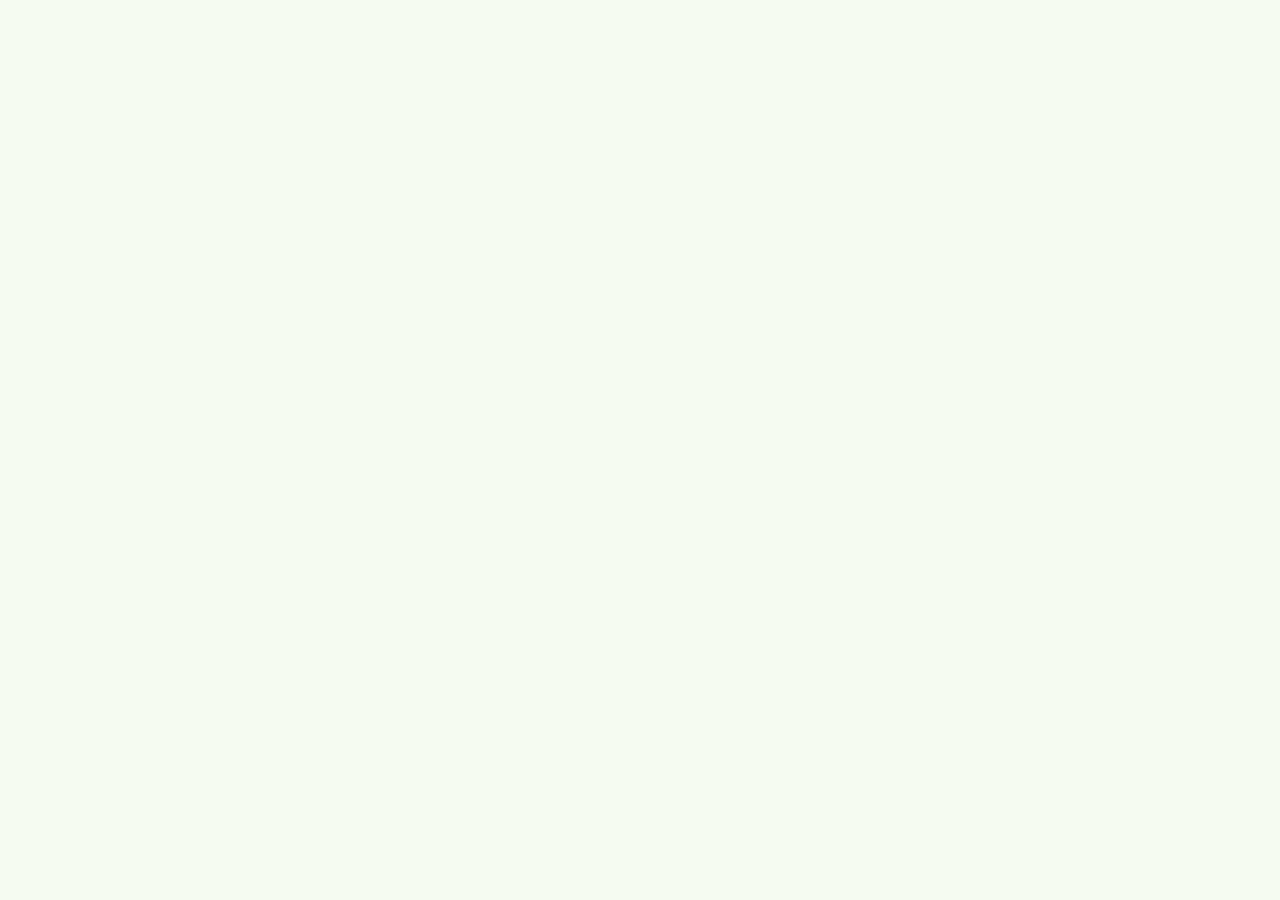
==== index.html @ 5194d350 "Serve as user site on rollplayground.com Repo renamed to kocaruce.github.io; add CNAME and switch ki" ====
<!DOCTYPE html>
<html lang="ko">
<head>
<meta charset="UTF-8">
<meta name="viewport" content="width=device-width, initial-scale=1.0">
<title>꿈 놀이터 — 선생님과 아이들의 놀이 상자</title>
<link rel="stylesheet" href="https://cdn.jsdelivr.net/gh/orioncactus/pretendard@v1.3.9/dist/web/static/pretendard.min.css">
<link rel="stylesheet" href="css/style.css">
</head>
<body class="locked">
  <header id="hub-header">
    <div class="header-inner">
      <div class="brand"><span class="brand-mark">🌈</span> 꿈 놀이터</div>
      <button class="account" id="account-btn"><span class="dot"></span>이민철 선생님</button>
    </div>
  </header>

  <main id="hub">
    <section class="hero">
      <span class="hero-badge">선생님을 위한 놀이 꾸러미 · 무료</span>
      <h1>선생님과 아이들의<br>놀이 상자</h1>
      <p>손으로 만든 따뜻한 놀이를 한곳에서. 로그인하면 언제든 꺼내 쓰고,<br>마음에 들면 커피 한 잔으로 응원해주세요.</p>
    </section>

    <section class="tools">
      <div class="section-head">
        <h2>놀이 도구</h2>
        <span class="count">1개 운영 중 · 계속 추가돼요</span>
      </div>

      <div class="tool-grid">
        <article class="tool-card">
          <div class="tool-banner banner-cafe">
            <img src="assets/aurora-sign.png" alt="오로라 주스 가게" class="banner-sign">
          </div>
          <div class="tool-body">
            <div class="tool-tag">역할 놀이</div>
            <h3>카페 키오스크</h3>
            <p>아이들이 직접 주문하는 카페 놀이. 주문·결제부터 직원 화면까지.</p>
            <div class="tool-actions">
              <a class="btn btn-primary" href="/cafe-kiosk/">놀이 시작</a>
              <a class="btn btn-ghost" href="/cafe-kiosk/pos.html">주문 현황</a>
            </div>
          </div>
        </article>

        <article class="tool-card soon">
          <div class="tool-banner banner-soon banner-a"><span>✨</span></div>
          <div class="tool-body">
            <div class="tool-tag tag-soon">준비 중</div>
            <h3>새로운 놀이</h3>
            <p>곧 만나요. 다음 놀이를 열심히 만들고 있어요.</p>
          </div>
        </article>

        <article class="tool-card soon">
          <div class="tool-banner banner-soon banner-b"><span>🎨</span></div>
          <div class="tool-body">
            <div class="tool-tag tag-soon">준비 중</div>
            <h3>새로운 놀이</h3>
            <p>곧 만나요. 다음 놀이를 열심히 만들고 있어요.</p>
          </div>
        </article>
      </div>
    </section>

    <section class="support">
      <div class="support-card">
        <div class="support-left">
          <div class="support-head"><span class="cup">☕</span><h2>커피 한 잔으로 응원하기</h2></div>
          <p>꿈 놀이터는 무료예요. 즐거우셨다면 소정의 커피값으로 응원해주시면 다음 놀이를 만드는 데 큰 힘이 됩니다. 물론 선택이에요!</p>
          <a class="btn btn-kakao" href="https://qr.kakaopay.com/Ej7izRY1P" target="_blank" rel="noopener" id="kakao-btn">카카오페이로 후원하기</a>
          <button class="btn btn-record" id="record-btn">후원을 마치셨나요? 기록 남기기 💚</button>
          <div class="accounts">
            <button class="acct" data-acct="3333039202961"><span class="bank">카카오뱅크</span> 3333-03-9202961 <i>복사</i></button>
            <button class="acct" data-acct="100008642705"><span class="bank">토스뱅크</span> 1000-0864-2705 <i>복사</i></button>
            <div class="acct-name">예금주 · 이민철</div>
          </div>
        </div>
        <div class="support-qr">
          <img src="assets/kakaopay-qr.png" alt="카카오페이 후원 QR" width="150" height="150">
          <span>카메라로 스캔해서 후원</span>
        </div>
      </div>
    </section>
  </main>

  <footer id="hub-footer">
    <span>🌈 꿈 놀이터</span>
    <span class="sep">·</span>
    <span>선생님과 아이들의 놀이 상자</span>
  </footer>

  <div id="toast" hidden>계좌번호를 복사했어요</div>
  <script src="js/firebase-config.js"></script>
  <script type="module" src="js/auth.js"></script>
  <script src="js/auth-gate.js"></script>
  <script src="js/mypage.js"></script>
  <script src="js/hub.js"></script>
</body>
</html>
---- css/style.css ----
/* 꿈 놀이터 — 전문적인 뼈대 + 아이들의 순수함
   Pretendard 폰트, 정돈된 그리드, 부드러운 그림자의 흰 카드 */
:root {
  --bg: #F6FAF1;
  --surface: #FFFFFF;
  --green: #43A047;
  --green-deep: #2E7D33;
  --green-soft: #EAF5E4;
  --coral: #F08A5D;
  --coral-deep: #DB6B3C;
  --ink: #2C332A;
  --muted: #6E7A69;
  --line: #E8EFE1;
  --shadow: 0 8px 28px rgba(60, 100, 55, .08);
  --shadow-hover: 0 14px 36px rgba(60, 100, 55, .14);
  --radius: 20px;
}
* { margin: 0; padding: 0; box-sizing: border-box; }
body {
  background: var(--bg);
  color: var(--ink);
  font-family: "Pretendard", "Apple SD Gothic Neo", "Malgun Gothic", sans-serif;
  min-height: 100vh;
  -webkit-font-smoothing: antialiased;
  word-break: keep-all;
  line-height: 1.5;
}
.btn {
  display: inline-flex;
  align-items: center;
  justify-content: center;
  font-family: inherit;
  font-size: 16px;
  font-weight: 700;
  text-decoration: none;
  border: none;
  border-radius: 14px;
  padding: 12px 22px;
  cursor: pointer;
  transition: transform .12s, box-shadow .15s, background .15s;
}
.btn:active { transform: scale(.96); }

/* ── 헤더 ── */
#hub-header {
  background: rgba(255, 255, 255, .82);
  backdrop-filter: blur(8px);
  border-bottom: 1px solid var(--line);
  position: sticky;
  top: 0;
  z-index: 10;
}
.header-inner {
  max-width: 1080px;
  margin: 0 auto;
  padding: 16px 28px;
  display: flex;
  align-items: center;
  justify-content: space-between;
}
.brand { font-size: 24px; font-weight: 800; color: var(--green-deep); letter-spacing: -.5px; }
.brand-mark { margin-right: 2px; }
.account {
  display: inline-flex;
  align-items: center;
  gap: 8px;
  font-family: inherit;
  font-size: 15px;
  font-weight: 700;
  color: var(--green-deep);
  background: var(--green-soft);
  border: none;
  border-radius: 22px;
  padding: 9px 18px;
  cursor: pointer;
}
.account .dot { width: 8px; height: 8px; border-radius: 50%; background: var(--green); }

/* ── 본문 ── */
#hub { max-width: 1080px; margin: 0 auto; padding: 0 28px 70px; }

.hero { text-align: center; padding: 62px 10px 54px; }
.hero-badge {
  display: inline-block;
  font-size: 14px;
  font-weight: 700;
  color: var(--green-deep);
  background: var(--green-soft);
  padding: 7px 16px;
  border-radius: 20px;
  margin-bottom: 22px;
}
.hero h1 {
  font-size: 52px;
  font-weight: 800;
  letter-spacing: -1.5px;
  line-height: 1.2;
  color: var(--ink);
}
.hero p {
  margin: 20px auto 0;
  max-width: 640px;
  font-size: 18px;
  line-height: 1.7;
  color: var(--muted);
}

/* ── 섹션 헤더 ── */
.section-head {
  display: flex;
  align-items: baseline;
  gap: 12px;
  margin: 8px 4px 20px;
}
.section-head h2 { font-size: 24px; font-weight: 800; letter-spacing: -.5px; }
.section-head .count { font-size: 14px; color: var(--muted); font-weight: 600; }

/* ── 도구 카드 (이미지 상단형) ── */
.tool-grid {
  display: grid;
  grid-template-columns: repeat(auto-fill, minmax(300px, 1fr));
  gap: 22px;
}
.tool-card {
  background: var(--surface);
  border: 1px solid var(--line);
  border-radius: var(--radius);
  overflow: hidden;
  box-shadow: var(--shadow);
  transition: transform .16s, box-shadow .16s;
  display: flex;
  flex-direction: column;
}
.tool-card:not(.soon):hover { transform: translateY(-5px); box-shadow: var(--shadow-hover); }

.tool-banner {
  height: 150px;
  display: flex;
  align-items: center;
  justify-content: center;
  overflow: hidden;
}
.banner-cafe { background: var(--green-soft); }
.banner-sign { width: 82%; max-height: 70%; object-fit: contain; }
.banner-soon { font-size: 52px; }
.banner-soon span { opacity: .8; }
.banner-a { background: #FBF3DC; }
.banner-b { background: #F3EEFA; }

.tool-body { padding: 20px 22px 24px; flex: 1; display: flex; flex-direction: column; }
.tool-tag {
  align-self: flex-start;
  font-size: 12px;
  font-weight: 700;
  color: var(--green-deep);
  background: var(--green-soft);
  padding: 4px 11px;
  border-radius: 12px;
  margin-bottom: 12px;
}
.tag-soon { color: var(--muted); background: #EFEFEA; }
.tool-body h3 { font-size: 22px; font-weight: 800; letter-spacing: -.5px; }
.tool-body p { margin-top: 7px; font-size: 15px; line-height: 1.6; color: var(--muted); flex: 1; }
.tool-actions { display: flex; gap: 9px; margin-top: 18px; }
.btn-primary { background: var(--green); color: #fff; }
.btn-primary:hover { background: var(--green-deep); }
.btn-ghost { background: var(--green-soft); color: var(--green-deep); }
.tool-card.soon { opacity: .72; }

/* ── 후원 ── */
.support { margin-top: 40px; }
.support-card {
  background: var(--surface);
  border: 1px solid var(--line);
  border-radius: var(--radius);
  box-shadow: var(--shadow);
  padding: 30px 32px;
  display: flex;
  gap: 34px;
  align-items: center;
  flex-wrap: wrap;
}
.support-left { flex: 1; min-width: 280px; }
.support-head { display: flex; align-items: center; gap: 10px; }
.support-head .cup {
  width: 40px; height: 40px; border-radius: 12px;
  background: #FDEEE4; display: inline-flex; align-items: center; justify-content: center; font-size: 22px;
}
.support-head h2 { font-size: 22px; font-weight: 800; letter-spacing: -.5px; color: var(--coral-deep); }
.support-left > p { margin: 14px 0 18px; font-size: 15px; line-height: 1.7; color: var(--muted); }

.btn-kakao { background: #FEE500; color: #3A2E1E; font-size: 16px; padding: 13px 26px; }
.btn-kakao:hover { background: #FADA00; }
.btn-record {
  display: block;
  width: 100%;
  margin-top: 10px;
  background: var(--green-soft);
  color: var(--green-deep);
  font-size: 15px;
  padding: 11px;
  font-family: inherit;
  border: none;
  border-radius: 14px;
  font-weight: 700;
  cursor: pointer;
}
.btn-record:hover { background: #dcefd0; }
.btn-record:disabled { opacity: .7; cursor: default; }

.accounts { margin-top: 16px; display: flex; flex-direction: column; gap: 8px; max-width: 340px; }
.acct {
  font-family: inherit;
  font-size: 15px;
  font-weight: 700;
  color: var(--ink);
  background: #FBFBF8;
  border: 1px solid var(--line);
  border-radius: 12px;
  padding: 11px 15px;
  cursor: pointer;
  display: flex;
  align-items: center;
  gap: 9px;
}
.acct:hover { border-color: #d8e3cc; }
.acct .bank { color: var(--muted); font-weight: 700; }
.acct i { margin-left: auto; font-style: normal; font-size: 13px; color: var(--coral-deep); font-weight: 700; }
.acct-name { text-align: right; font-size: 13px; color: #a7b0a0; padding-right: 2px; }

.support-qr {
  flex: none;
  display: flex;
  flex-direction: column;
  align-items: center;
  gap: 10px;
  padding: 16px;
  background: #FBFBF8;
  border: 1px solid var(--line);
  border-radius: 16px;
}
.support-qr img { display: block; border-radius: 8px; }
.support-qr span { font-size: 13px; color: var(--muted); font-weight: 600; }

/* ── 푸터 ── */
#hub-footer {
  text-align: center;
  padding: 30px;
  font-size: 14px;
  color: #a7b0a0;
  font-weight: 600;
}
#hub-footer .sep { margin: 0 8px; }

#toast {
  position: fixed;
  left: 50%;
  bottom: 40px;
  transform: translateX(-50%);
  background: var(--green-deep);
  color: #fff;
  font-size: 15px;
  font-weight: 700;
  padding: 13px 26px;
  border-radius: 26px;
  box-shadow: 0 10px 26px rgba(46, 125, 51, .32);
  z-index: 20;
}

/* ── 로그인/가입 잠금 ── */
body.locked #hub-header,
body.locked #hub,
body.locked #hub-footer { display: none; }

#gate-overlay {
  position: fixed;
  inset: 0;
  z-index: 100;
  display: flex;
  align-items: center;
  justify-content: center;
  background: var(--bg);
  padding: 20px;
  overflow: auto;
}
.gate-box {
  width: min(92vw, 400px);
  background: var(--surface);
  border: 1px solid var(--line);
  border-radius: var(--radius);
  box-shadow: var(--shadow);
  padding: 36px 32px;
  text-align: center;
}
.gate-brand { font-size: 22px; font-weight: 800; color: var(--green-deep); margin-bottom: 6px; }
.gate-box h2 { font-size: 23px; font-weight: 800; letter-spacing: -.5px; }
.gate-sub { font-size: 15px; color: var(--muted); margin: 6px 0 20px; }

.gate-box form { display: flex; flex-direction: column; gap: 10px; }
.gate-box input,
.gate-box select {
  font-family: inherit;
  font-size: 16px;
  padding: 13px 16px;
  border: 1px solid var(--line);
  border-radius: 12px;
  outline: none;
  background: #fff;
  color: var(--ink);
  width: 100%;
}
.gate-box input:focus,
.gate-box select:focus { border-color: var(--green); }

.social-btn {
  display: flex;
  align-items: center;
  justify-content: center;
  gap: 10px;
  width: 100%;
  font-family: inherit;
  font-size: 16px;
  font-weight: 700;
  padding: 13px;
  border-radius: 12px;
  border: 1px solid var(--line);
  background: #fff;
  color: var(--ink);
  cursor: pointer;
}
.social-btn:hover { border-color: #d8e3cc; background: #FBFCF9; }
.social-btn .g {
  width: 22px; height: 22px; border-radius: 50%;
  background: #fff; color: #4285F4; border: 1px solid #e6e6e6;
  font-weight: 800; display: inline-flex; align-items: center; justify-content: center; font-size: 14px;
}

.gate-divider { display: flex; align-items: center; gap: 12px; margin: 16px 0; color: var(--muted); font-size: 13px; }
.gate-divider::before, .gate-divider::after { content: ""; flex: 1; height: 1px; background: var(--line); }

.gate-row { display: flex; gap: 8px; }
.gate-primary, .gate-secondary {
  flex: 1;
  font-family: inherit;
  font-size: 16px;
  font-weight: 700;
  padding: 13px;
  border-radius: 12px;
  border: none;
  cursor: pointer;
}
.gate-primary { background: var(--green); color: #fff; }
.gate-primary:hover { background: var(--green-deep); }
.gate-secondary { background: var(--green-soft); color: var(--green-deep); }
.gate-box button:disabled { opacity: .6; cursor: default; }
.gate-err { min-height: 18px; margin-top: 12px; font-size: 14px; color: #d24b3a; font-weight: 600; }

/* 로그인 확인 중 스플래시 */
.gate-splash { text-align: center; animation: gatePulse 1.6s ease-in-out infinite; }
.gate-splash .em { font-size: 64px; display: block; margin-bottom: 12px; }
.gate-splash .tx { font-size: 22px; font-weight: 800; color: var(--green-deep); }
@keyframes gatePulse { 0%,100% { opacity: .55; } 50% { opacity: 1; } }

/* ── 마이페이지 ── */
#mypage-overlay {
  position: fixed;
  inset: 0;
  z-index: 120;
  display: flex;
  align-items: center;
  justify-content: center;
  background: rgba(44, 51, 42, .45);
  padding: 20px;
  overflow: auto;
}
.mypage-card {
  width: min(92vw, 400px);
  background: var(--surface);
  border-radius: var(--radius);
  box-shadow: 0 20px 50px rgba(30, 50, 25, .25);
  padding: 26px 28px 28px;
}
.mypage-head { display: flex; align-items: center; justify-content: space-between; }
.mypage-head h2 { font-size: 22px; font-weight: 800; letter-spacing: -.5px; }
.mypage-x {
  font-family: inherit; font-size: 18px; color: var(--muted);
  background: none; border: none; cursor: pointer; padding: 4px 8px; border-radius: 8px;
}
.mypage-x:hover { background: #f1f4ee; }
.mypage-email { font-size: 14px; color: var(--muted); margin: 2px 0 18px; }

#mp-form { display: flex; flex-direction: column; }
#mp-form label { font-size: 13px; font-weight: 700; color: var(--muted); margin: 12px 0 6px; }
#mp-form input, #mp-form select {
  font-family: inherit; font-size: 16px; padding: 12px 14px;
  border: 1px solid var(--line); border-radius: 12px; outline: none;
  background: #fff; color: var(--ink); width: 100%;
}
#mp-form input:focus, #mp-form select:focus { border-color: var(--green); }
.mypage-save {
  margin-top: 18px; font-family: inherit; font-size: 16px; font-weight: 700;
  color: #fff; background: var(--green); border: none; border-radius: 12px; padding: 13px; cursor: pointer;
}
.mypage-save:hover { background: var(--green-deep); }
.mypage-save:disabled { opacity: .6; cursor: default; }

.mypage-divider { height: 1px; background: var(--line); margin: 20px 0 14px; }
.mypage-logout {
  width: 100%; font-family: inherit; font-size: 15px; font-weight: 700;
  color: var(--ink); background: #f1f4ee; border: none; border-radius: 12px; padding: 12px; cursor: pointer;
}
.mypage-logout:hover { background: #e8ede2; }
.mypage-delete {
  width: 100%; margin-top: 10px; font-family: inherit; font-size: 14px; font-weight: 600;
  color: #c0402f; background: none; border: none; cursor: pointer; padding: 8px;
}
.mypage-delete:hover { text-decoration: underline; }
.mypage-err { min-height: 18px; margin-top: 6px; font-size: 14px; color: #d24b3a; font-weight: 600; text-align: center; }
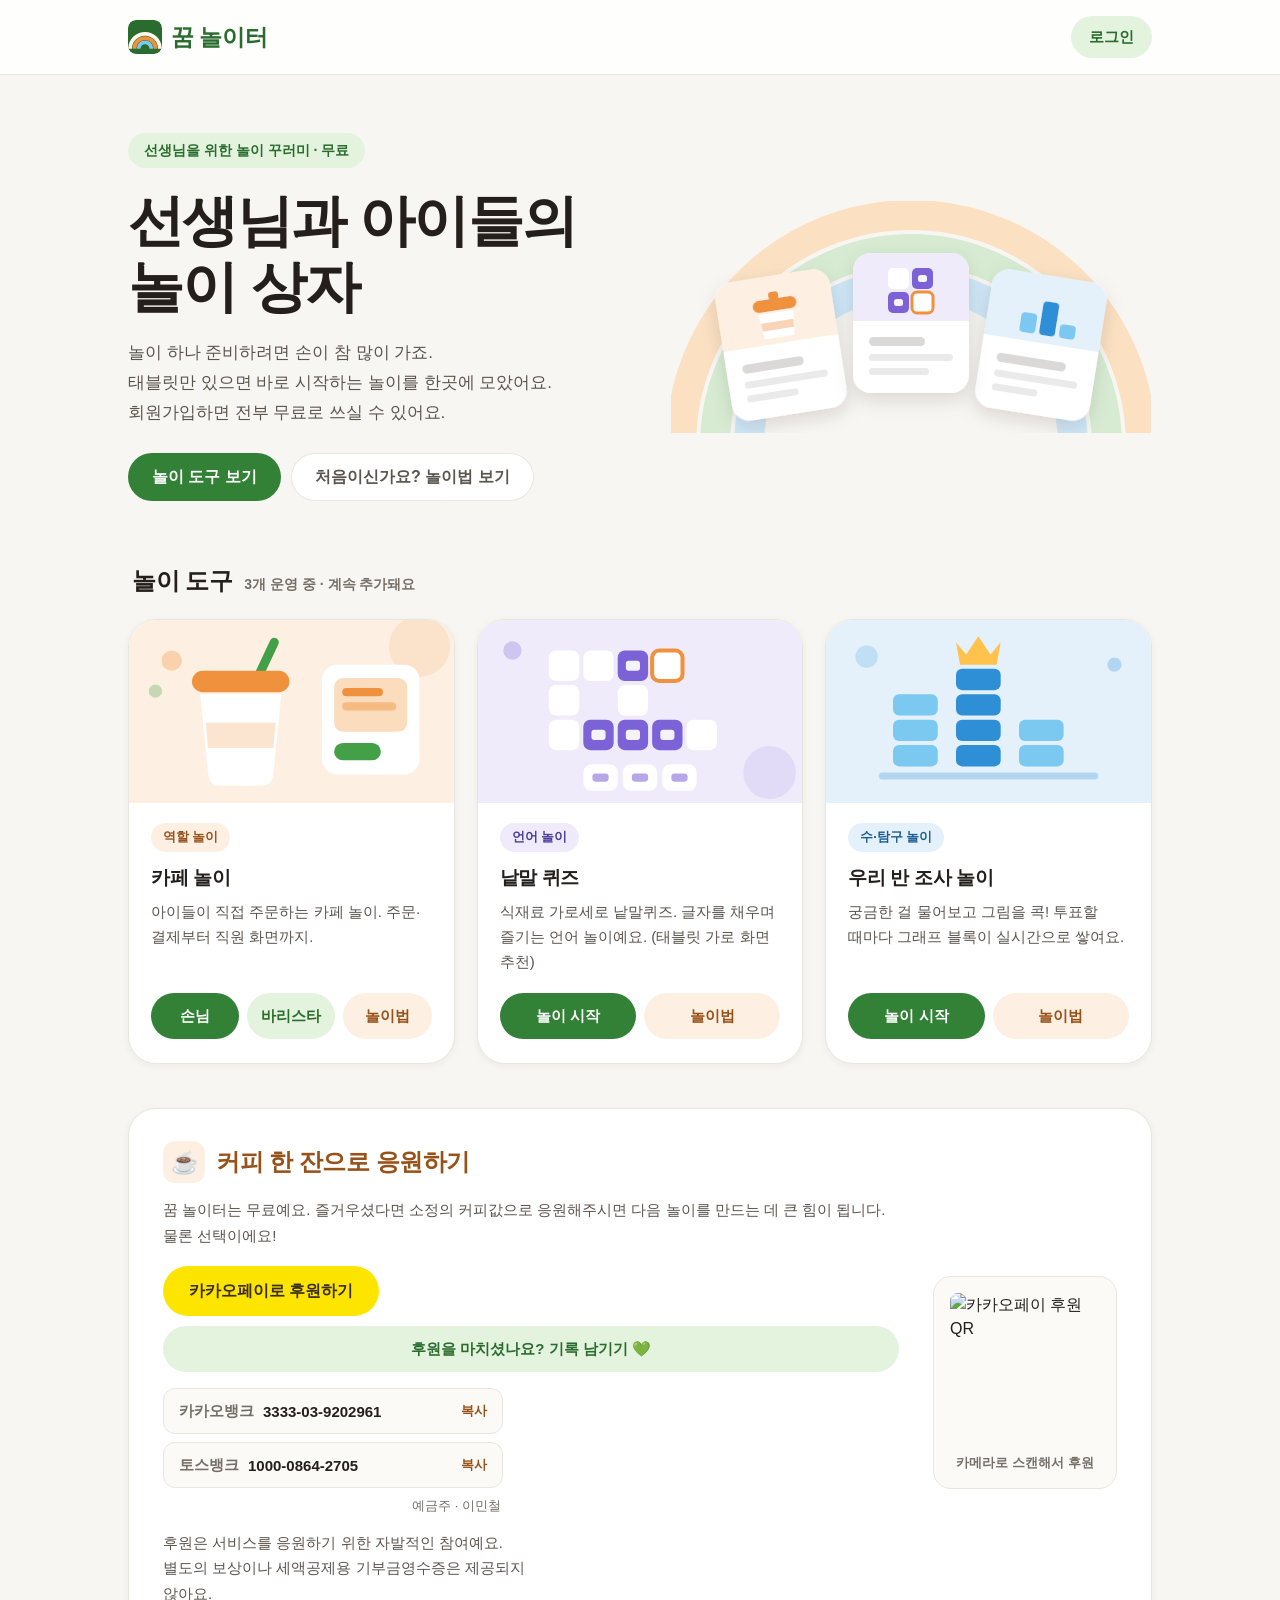
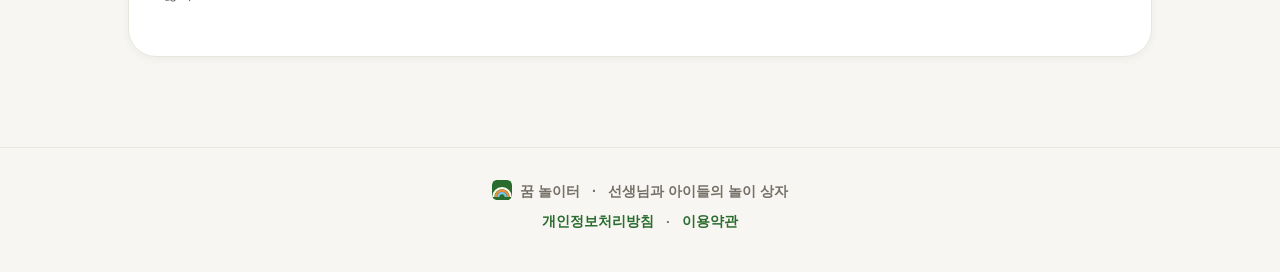
==== commit 294bc23c: "디자인 시스템 도입: 토큰·브랜드 자산·허브 개편 허브(Pretendard/그린)와 놀이 화면(Jua/크림)으로 갈라져 있던 디자인을 하나의 토큰 위로 모으고, 이모지로 때우던 브" ====
--- a/index.html
+++ b/index.html
@@ -3,62 +3,106 @@
 <head>
 <meta charset="UTF-8">
 <meta name="viewport" content="width=device-width, initial-scale=1.0">
+<link rel="apple-touch-icon" href="/apple-touch-icon.png">
+<link rel="icon" type="image/png" href="/favicon.png">
+<meta name="naver-site-verification" content="73bc70ad0efff5508374f59cd907b0adb00f2537" />
 <title>꿈 놀이터 — 선생님과 아이들의 놀이 상자</title>
+<meta name="description" content="손으로 만든 따뜻한 놀이를 한곳에서. 선생님과 아이들의 놀이 상자, 꿈 놀이터.">
+
+<meta property="og:type" content="website">
+<meta property="og:url" content="https://rollplayground.com/">
+<meta property="og:site_name" content="꿈 놀이터">
+<meta property="og:title" content="꿈 놀이터 — 선생님과 아이들의 놀이 상자">
+<meta property="og:description" content="손으로 만든 따뜻한 놀이를 한곳에서. 로그인하면 언제든 꺼내 쓰고, 마음에 들면 커피 한 잔으로 응원해주세요.">
+<meta property="og:image" content="https://rollplayground.com/assets/og-image.png">
+<meta property="og:image:width" content="1200">
+<meta property="og:image:height" content="630">
+<meta property="og:locale" content="ko_KR">
+
+<meta name="twitter:card" content="summary_large_image">
+<meta name="twitter:title" content="꿈 놀이터 — 선생님과 아이들의 놀이 상자">
+<meta name="twitter:description" content="손으로 만든 따뜻한 놀이를 한곳에서. 선생님과 아이들의 놀이 상자.">
+<meta name="twitter:image" content="https://rollplayground.com/assets/og-image.png">
+
+<link rel="preload" as="font" type="font/woff2" crossorigin href="https://cdn.jsdelivr.net/gh/projectnoonnu/noonfonts_11-01@1.1/LINESeedKR-Bd.woff2">
 <link rel="stylesheet" href="https://cdn.jsdelivr.net/gh/orioncactus/pretendard@v1.3.9/dist/web/static/pretendard.min.css">
-<link rel="stylesheet" href="css/style.css">
+<link rel="stylesheet" href="css/tokens.css?v=ds1">
+<link rel="stylesheet" href="css/style.css?v=ds1">
 </head>
-<body class="locked">
+<body>
   <header id="hub-header">
     <div class="header-inner">
-      <div class="brand"><span class="brand-mark">🌈</span> 꿈 놀이터</div>
-      <button class="account" id="account-btn"><span class="dot"></span>이민철 선생님</button>
+      <div class="brand"><img class="brand-mark" src="/assets/brand/logo-mark.svg" alt="" width="34" height="34"> 꿈 놀이터</div>
+      <button class="account" id="account-btn">로그인</button>
     </div>
   </header>
 
   <main id="hub">
     <section class="hero">
-      <span class="hero-badge">선생님을 위한 놀이 꾸러미 · 무료</span>
-      <h1>선생님과 아이들의<br>놀이 상자</h1>
-      <p>손으로 만든 따뜻한 놀이를 한곳에서. 로그인하면 언제든 꺼내 쓰고,<br>마음에 들면 커피 한 잔으로 응원해주세요.</p>
+      <div class="hero-copy">
+        <span class="hero-badge">선생님을 위한 놀이 꾸러미 · 무료</span>
+        <h1>선생님과 아이들의<br>놀이 상자</h1>
+        <p>놀이 하나 준비하려면 손이 참 많이 가죠.<br>태블릿만 있으면 바로 시작하는 놀이를 한곳에 모았어요.<br>회원가입하면 전부 무료로 쓰실 수 있어요.</p>
+        <div class="hero-actions">
+          <a class="btn btn-primary" href="#tools">놀이 도구 보기</a>
+          <a class="btn btn-quiet" href="guides/cafe-kiosk.html">처음이신가요? 놀이법 보기</a>
+        </div>
+      </div>
+      <div class="hero-art">
+        <img src="/assets/hero.svg" alt="카페 놀이·낱말 퀴즈·조사 놀이 카드가 무지개 아래 놓인 그림" width="480" height="232">
+      </div>
     </section>
 
-    <section class="tools">
+    <section class="tools" id="tools">
       <div class="section-head">
         <h2>놀이 도구</h2>
-        <span class="count">1개 운영 중 · 계속 추가돼요</span>
+        <span class="count">3개 운영 중 · 계속 추가돼요</span>
       </div>
 
       <div class="tool-grid">
         <article class="tool-card">
-          <div class="tool-banner banner-cafe">
-            <img src="assets/aurora-sign.png" alt="오로라 주스 가게" class="banner-sign">
+          <div class="tool-banner">
+            <img class="banner-art" src="/assets/plays/cafe.svg" alt="" width="320" height="180">
           </div>
           <div class="tool-body">
-            <div class="tool-tag">역할 놀이</div>
-            <h3>카페 키오스크</h3>
+            <div class="tool-tag tag-role">역할 놀이</div>
+            <h3>카페 놀이</h3>
             <p>아이들이 직접 주문하는 카페 놀이. 주문·결제부터 직원 화면까지.</p>
             <div class="tool-actions">
-              <a class="btn btn-primary" href="/cafe-kiosk/">놀이 시작</a>
-              <a class="btn btn-ghost" href="/cafe-kiosk/pos.html">주문 현황</a>
+              <a class="btn btn-primary" href="/cafe-kiosk/">손님</a>
+              <a class="btn btn-ghost" href="/cafe-kiosk/pos.html">바리스타</a>
+              <a class="btn btn-guide" href="guides/cafe-kiosk.html">놀이법</a>
             </div>
           </div>
         </article>
 
-        <article class="tool-card soon">
-          <div class="tool-banner banner-soon banner-a"><span>✨</span></div>
+        <article class="tool-card">
+          <div class="tool-banner">
+            <img class="banner-art" src="/assets/plays/word-quiz.svg" alt="" width="320" height="180">
+          </div>
           <div class="tool-body">
-            <div class="tool-tag tag-soon">준비 중</div>
-            <h3>새로운 놀이</h3>
-            <p>곧 만나요. 다음 놀이를 열심히 만들고 있어요.</p>
+            <div class="tool-tag tag-lang">언어 놀이</div>
+            <h3>낱말 퀴즈</h3>
+            <p>식재료 가로세로 낱말퀴즈. 글자를 채우며 즐기는 언어 놀이예요. (태블릿 가로 화면 추천)</p>
+            <div class="tool-actions">
+              <a class="btn btn-primary" href="plays/word-quiz.html">놀이 시작</a>
+              <a class="btn btn-guide" href="guides/word-quiz.html">놀이법</a>
+            </div>
           </div>
         </article>
 
-        <article class="tool-card soon">
-          <div class="tool-banner banner-soon banner-b"><span>🎨</span></div>
+        <article class="tool-card">
+          <div class="tool-banner">
+            <img class="banner-art" src="/assets/plays/survey.svg" alt="" width="320" height="180">
+          </div>
           <div class="tool-body">
-            <div class="tool-tag tag-soon">준비 중</div>
-            <h3>새로운 놀이</h3>
-            <p>곧 만나요. 다음 놀이를 열심히 만들고 있어요.</p>
+            <div class="tool-tag tag-num">수·탐구 놀이</div>
+            <h3>우리 반 조사 놀이</h3>
+            <p>궁금한 걸 물어보고 그림을 콕! 투표할 때마다 그래프 블록이 실시간으로 쌓여요.</p>
+            <div class="tool-actions">
+              <a class="btn btn-primary" href="plays/survey.html">놀이 시작</a>
+              <a class="btn btn-guide" href="guides/survey.html">놀이법</a>
+            </div>
           </div>
         </article>
       </div>
@@ -76,6 +120,7 @@
             <button class="acct" data-acct="100008642705"><span class="bank">토스뱅크</span> 1000-0864-2705 <i>복사</i></button>
             <div class="acct-name">예금주 · 이민철</div>
           </div>
+          <p class="support-note">후원은 서비스를 응원하기 위한 자발적인 참여예요. 별도의 보상이나 세액공제용 기부금영수증은 제공되지 않아요.</p>
         </div>
         <div class="support-qr">
           <img src="assets/kakaopay-qr.png" alt="카카오페이 후원 QR" width="150" height="150">
@@ -86,16 +131,23 @@
   </main>
 
   <footer id="hub-footer">
-    <span>🌈 꿈 놀이터</span>
-    <span class="sep">·</span>
-    <span>선생님과 아이들의 놀이 상자</span>
+    <div class="footer-top">
+      <span><img class="foot-mark" src="/assets/brand/logo-mark.svg" alt="" width="20" height="20"> 꿈 놀이터</span>
+      <span class="sep">·</span>
+      <span>선생님과 아이들의 놀이 상자</span>
+    </div>
+    <div class="footer-links">
+      <a href="privacy.html">개인정보처리방침</a>
+      <span class="sep">·</span>
+      <a href="terms.html">이용약관</a>
+    </div>
   </footer>
 
   <div id="toast" hidden>계좌번호를 복사했어요</div>
   <script src="js/firebase-config.js"></script>
-  <script type="module" src="js/auth.js"></script>
-  <script src="js/auth-gate.js"></script>
+  <script type="module" src="js/auth.js?v=sv1"></script>
+  <script src="js/auth-gate.js?v=ds1"></script>
   <script src="js/mypage.js"></script>
-  <script src="js/hub.js"></script>
+  <script src="js/hub.js?v=gis2"></script>
 </body>
 </html>
--- a/css/tokens.css
+++ b/css/tokens.css
@@ -0,0 +1,119 @@
+/* ═══════════════════════════════════════════════════════════
+   꿈 놀이터 디자인 토큰
+   모든 페이지에서 style.css 보다 먼저 불러온다.
+   색·라운드·그림자·타입스케일의 단일 출처(single source of truth).
+   ═══════════════════════════════════════════════════════════ */
+
+/* ── 디스플레이 서체 : LINE Seed KR (SIL OFL 1.1) ──
+   제목에만 쓴다. 본문은 Pretendard 유지. */
+@font-face {
+  font-family: 'LINESeedKR';
+  font-weight: 700;
+  font-style: normal;
+  font-display: swap;
+  src: url('https://cdn.jsdelivr.net/gh/projectnoonnu/noonfonts_11-01@1.1/LINESeedKR-Bd.woff2') format('woff2');
+}
+
+:root {
+  /* ── 서체 ── */
+  --font-display: 'LINESeedKR', 'Pretendard', 'Apple SD Gothic Neo', sans-serif;
+  --font-body: 'Pretendard', 'Apple SD Gothic Neo', 'Malgun Gothic', sans-serif;
+
+  /* ── 잉크 : 따뜻한 먹색 (순수 검정도, 초록빛 회색도 아니다) ── */
+  --ink: #241F1B;      /* 제목·본문 */
+  --ink-2: #5C554E;    /* 보조 설명 */
+  --ink-3: #756F67;    /* 캡션 — 흰 배경/페이지 배경 모두에서 AA(4.5:1) 통과하는 가장 밝은 값 */
+
+  /* ── 브랜드 그린 램프 (500 = 기존 브랜드색, 인지도 유지) ── */
+  --brand-50:  #F3FAF1;
+  --brand-100: #E3F3DE;
+  --brand-200: #C6E7BE;
+  --brand-300: #96D28C;
+  --brand-400: #63B95C;
+  --brand-500: #43A047;   /* 브랜드 코어. 면·아이콘용 — 흰 글자를 얹으면 3.3:1이라 버튼엔 쓰지 않는다 */
+  --brand-600: #328137;   /* 흰 글자 기준 4.9:1 — 채워진 버튼은 이 값을 쓴다 */
+  --brand-700: #2A6C2E;
+
+  /* ── 놀이 카테고리 색 ──
+     solid = 일러스트·강조용, tint = 배경 블록, ink = 틴트 위 텍스트(대비 확보) */
+  --cat-role: #F0913D;  --cat-role-tint: #FDF0E2;  --cat-role-ink: #97521A;  /* 역할 놀이 — 카페 */
+  --cat-lang: #7B62D6;  --cat-lang-tint: #EFEBFB;  --cat-lang-ink: #4E3A97;  /* 언어 놀이 — 낱말 퀴즈 */
+  --cat-num:  #2F8FD6;  --cat-num-tint:  #E4F1FB;  --cat-num-ink:  #1A5C8F;  /* 수·탐구 — 조사 놀이 */
+  --cat-art:  #E4638C;  --cat-art-tint:  #FCEBF1;  --cat-art-ink:  #A33359;  /* 예비 — 감각·예술 */
+
+  /* ── 서피스 ── */
+  --bg: #F7F6F2;         /* 따뜻한 뉴트럴. 초록 틴트를 걷어내야 그린이 산다 */
+  --surface: #FFFFFF;
+  --surface-2: #FBFAF7;
+  --line: #E9E6DF;
+  --line-strong: #D9D5CC;
+
+  /* ── 상태 ── */
+  --danger: #C0402F;
+  --danger-soft: #FBECE9;
+  --warn: #B8842A;
+  --warn-soft: #FDF3E0;
+
+  /* ── 라운드 ── */
+  --r-sm: 12px;
+  --r-md: 18px;
+  --r-lg: 28px;
+  --r-xl: 36px;
+  --r-pill: 999px;
+
+  /* ── 그림자 (잉크 기반이라 색이 탁해지지 않는다) ── */
+  --shadow-sm: 0 2px 8px rgba(36, 31, 27, .05);
+  --shadow-md: 0 8px 24px rgba(36, 31, 27, .07);
+  --shadow-lg: 0 18px 44px rgba(36, 31, 27, .10);
+
+  /* ── 타입 스케일 ── */
+  --t-display: clamp(34px, 6vw, 56px);
+  --t-h1: clamp(28px, 4.4vw, 40px);
+  --t-h2: 24px;
+  --t-h3: 19px;
+  --t-body: 16px;
+  --t-sm: 14px;
+  --t-xs: 12.5px;
+
+  /* ── 모션 ── */
+  --ease: cubic-bezier(.2, .8, .3, 1);
+  --dur: .18s;
+
+  /* ── 포커스 링 ── */
+  --focus: 0 0 0 3px rgba(67, 160, 71, .35);
+
+  /* ═══ 레거시 별칭 ═══
+     guide.css · admin.css 가 참조하는 이름들.
+     지우지 말 것 — 이 별칭 덕에 부속 화면이 자동으로 새 디자인을 상속한다. */
+  --green: var(--brand-500);
+  --green-deep: var(--brand-700);
+  --green-soft: var(--brand-100);
+  --coral: #EE8B52;
+  --coral-deep: #D9683A;
+  --muted: var(--ink-2);
+  --radius: var(--r-lg);
+  --shadow: var(--shadow-md);
+  --shadow-hover: var(--shadow-lg);
+}
+
+/* ── 전역 기본값 ── */
+h1, h2, h3, .u-display {
+  font-family: var(--font-display);
+  letter-spacing: -.02em;
+}
+
+/* 키보드 사용자에게만 링을 보여준다 (마우스 클릭에는 안 뜸) */
+:focus-visible {
+  outline: none;
+  box-shadow: var(--focus);
+}
+
+/* 모션 최소화 설정 존중 */
+@media (prefers-reduced-motion: reduce) {
+  *, *::before, *::after {
+    animation-duration: .01ms !important;
+    animation-iteration-count: 1 !important;
+    transition-duration: .01ms !important;
+    scroll-behavior: auto !important;
+  }
+}
--- a/css/style.css
+++ b/css/style.css
@@ -1,25 +1,11 @@
 /* 꿈 놀이터 — 전문적인 뼈대 + 아이들의 순수함
-   Pretendard 폰트, 정돈된 그리드, 부드러운 그림자의 흰 카드 */
-:root {
-  --bg: #F6FAF1;
-  --surface: #FFFFFF;
-  --green: #43A047;
-  --green-deep: #2E7D33;
-  --green-soft: #EAF5E4;
-  --coral: #F08A5D;
-  --coral-deep: #DB6B3C;
-  --ink: #2C332A;
-  --muted: #6E7A69;
-  --line: #E8EFE1;
-  --shadow: 0 8px 28px rgba(60, 100, 55, .08);
-  --shadow-hover: 0 14px 36px rgba(60, 100, 55, .14);
-  --radius: 20px;
-}
+   색·라운드·그림자·서체 토큰은 css/tokens.css 에 있다.
+   이 파일은 허브(index.html)의 레이아웃과 컴포넌트만 담당한다. */
 * { margin: 0; padding: 0; box-sizing: border-box; }
 body {
   background: var(--bg);
   color: var(--ink);
-  font-family: "Pretendard", "Apple SD Gothic Neo", "Malgun Gothic", sans-serif;
+  font-family: var(--font-body);
   min-height: 100vh;
   -webkit-font-smoothing: antialiased;
   word-break: keep-all;
@@ -34,12 +20,15 @@
   font-weight: 700;
   text-decoration: none;
   border: none;
-  border-radius: 14px;
-  padding: 12px 22px;
-  cursor: pointer;
-  transition: transform .12s, box-shadow .15s, background .15s;
-}
-.btn:active { transform: scale(.96); }
+  border-radius: var(--r-pill);
+  padding: 12px 24px;
+  min-height: 46px;          /* 손가락 터치 타깃 확보 */
+  cursor: pointer;
+  transition: transform var(--dur) var(--ease),
+              box-shadow var(--dur) var(--ease),
+              background var(--dur) var(--ease);
+}
+.btn:active { transform: scale(.97); }
 
 /* ── 헤더 ── */
 #hub-header {
@@ -58,8 +47,18 @@
   align-items: center;
   justify-content: space-between;
 }
-.brand { font-size: 24px; font-weight: 800; color: var(--green-deep); letter-spacing: -.5px; }
-.brand-mark { margin-right: 2px; }
+.brand {
+  display: inline-flex;
+  align-items: center;
+  gap: 9px;
+  font-family: var(--font-display);
+  font-size: 23px;
+  font-weight: 700;
+  color: var(--brand-700);
+  letter-spacing: -.02em;
+}
+.brand-mark { display: block; width: 34px; height: 34px; }
+.foot-mark { display: inline-block; width: 20px; height: 20px; vertical-align: -4px; margin-right: 4px; }
 .account {
   display: inline-flex;
   align-items: center;
@@ -67,43 +66,56 @@
   font-family: inherit;
   font-size: 15px;
   font-weight: 700;
-  color: var(--green-deep);
-  background: var(--green-soft);
+  color: var(--brand-700);
+  background: var(--brand-100);
   border: none;
-  border-radius: 22px;
-  padding: 9px 18px;
-  cursor: pointer;
-}
-.account .dot { width: 8px; height: 8px; border-radius: 50%; background: var(--green); }
+  border-radius: var(--r-pill);
+  padding: 10px 18px;
+  min-height: 42px;
+  cursor: pointer;
+}
+.account:hover { background: var(--brand-200); }
+.account .dot { width: 8px; height: 8px; border-radius: 50%; background: var(--brand-500); }
 
 /* ── 본문 ── */
 #hub { max-width: 1080px; margin: 0 auto; padding: 0 28px 70px; }
 
-.hero { text-align: center; padding: 62px 10px 54px; }
+/* ── 히어로 : 좌 카피 / 우 일러스트 ── */
+.hero {
+  display: grid;
+  grid-template-columns: 1.02fr .98fr;
+  align-items: center;
+  gap: 40px;
+  padding: 58px 0 54px;
+}
+.hero-copy { max-width: 520px; }
 .hero-badge {
   display: inline-block;
-  font-size: 14px;
-  font-weight: 700;
-  color: var(--green-deep);
-  background: var(--green-soft);
+  font-size: var(--t-sm);
+  font-weight: 700;
+  color: var(--brand-700);
+  background: var(--brand-100);
   padding: 7px 16px;
-  border-radius: 20px;
-  margin-bottom: 22px;
+  border-radius: var(--r-pill);
+  margin-bottom: 20px;
 }
 .hero h1 {
-  font-size: 52px;
-  font-weight: 800;
-  letter-spacing: -1.5px;
-  line-height: 1.2;
+  font-size: var(--t-display);
+  font-weight: 700;
+  letter-spacing: -.03em;
+  line-height: 1.18;
   color: var(--ink);
 }
 .hero p {
-  margin: 20px auto 0;
-  max-width: 640px;
-  font-size: 18px;
-  line-height: 1.7;
-  color: var(--muted);
-}
+  margin-top: 18px;
+  font-size: 17px;
+  line-height: 1.75;
+  color: var(--ink-2);
+}
+.hero-actions { display: flex; flex-wrap: wrap; gap: 10px; margin-top: 26px; }
+
+.hero-art { justify-self: center; }
+.hero-art img { display: block; width: 100%; max-width: 480px; height: auto; }
 
 /* ── 섹션 헤더 ── */
 .section-head {
@@ -112,8 +124,8 @@
   gap: 12px;
   margin: 8px 4px 20px;
 }
-.section-head h2 { font-size: 24px; font-weight: 800; letter-spacing: -.5px; }
-.section-head .count { font-size: 14px; color: var(--muted); font-weight: 600; }
+.section-head h2 { font-size: var(--t-h2); font-weight: 700; }
+.section-head .count { font-size: var(--t-sm); color: var(--ink-3); font-weight: 600; }
 
 /* ── 도구 카드 (이미지 상단형) ── */
 .tool-grid {
@@ -124,70 +136,87 @@
 .tool-card {
   background: var(--surface);
   border: 1px solid var(--line);
-  border-radius: var(--radius);
+  border-radius: var(--r-lg);
   overflow: hidden;
-  box-shadow: var(--shadow);
-  transition: transform .16s, box-shadow .16s;
+  box-shadow: var(--shadow-sm);
+  transition: transform var(--dur) var(--ease), box-shadow var(--dur) var(--ease);
   display: flex;
   flex-direction: column;
 }
-.tool-card:not(.soon):hover { transform: translateY(-5px); box-shadow: var(--shadow-hover); }
-
+.tool-card:not(.soon):hover { transform: translateY(-4px); box-shadow: var(--shadow-lg); }
+
+/* 이미지 슬롯 — 일러스트를 사진으로 바꿔 끼워도 레이아웃이 흔들리지 않는다.
+   교체 규격: 16:9, 최소 640×360 권장 */
 .tool-banner {
-  height: 150px;
-  display: flex;
-  align-items: center;
-  justify-content: center;
+  aspect-ratio: 16 / 9;
   overflow: hidden;
-}
-.banner-cafe { background: var(--green-soft); }
-.banner-sign { width: 82%; max-height: 70%; object-fit: contain; }
-.banner-soon { font-size: 52px; }
-.banner-soon span { opacity: .8; }
-.banner-a { background: #FBF3DC; }
-.banner-b { background: #F3EEFA; }
+  background: var(--surface-2);
+}
+.banner-art {
+  display: block;
+  width: 100%;
+  height: 100%;
+  object-fit: cover;
+}
 
 .tool-body { padding: 20px 22px 24px; flex: 1; display: flex; flex-direction: column; }
 .tool-tag {
   align-self: flex-start;
-  font-size: 12px;
-  font-weight: 700;
-  color: var(--green-deep);
-  background: var(--green-soft);
-  padding: 4px 11px;
-  border-radius: 12px;
+  font-size: var(--t-xs);
+  font-weight: 700;
+  color: var(--brand-700);
+  background: var(--brand-100);
+  padding: 5px 12px;
+  border-radius: var(--r-pill);
   margin-bottom: 12px;
 }
-.tag-soon { color: var(--muted); background: #EFEFEA; }
-.tool-body h3 { font-size: 22px; font-weight: 800; letter-spacing: -.5px; }
-.tool-body p { margin-top: 7px; font-size: 15px; line-height: 1.6; color: var(--muted); flex: 1; }
-.tool-actions { display: flex; gap: 9px; margin-top: 18px; }
-.btn-primary { background: var(--green); color: #fff; }
-.btn-primary:hover { background: var(--green-deep); }
-.btn-ghost { background: var(--green-soft); color: var(--green-deep); }
+.tag-role { color: var(--cat-role-ink); background: var(--cat-role-tint); }
+.tag-lang { color: var(--cat-lang-ink); background: var(--cat-lang-tint); }
+.tag-num  { color: var(--cat-num-ink);  background: var(--cat-num-tint); }
+.tag-art  { color: var(--cat-art-ink);  background: var(--cat-art-tint); }
+.tag-soon { color: var(--muted); background: #EEEBE4; }
+.tool-body h3 { font-size: var(--t-h3); font-weight: 700; }
+.tool-body p { margin-top: 8px; font-size: 15px; line-height: 1.65; color: var(--ink-2); flex: 1; }
+.tool-actions { display: flex; gap: 8px; margin-top: 18px; }
+.tool-actions .btn {
+  flex: 1;               /* 카드 폭을 균등하게 나눠 갖고 */
+  white-space: nowrap;   /* 라벨은 절대 줄바꿈되지 않게 */
+  font-size: 15px;
+  padding: 12px 8px;
+  text-align: center;
+}
+.btn-primary { background: var(--brand-600); color: #fff; }
+.btn-primary:hover { background: var(--brand-700); }
+.btn-ghost { background: var(--brand-100); color: var(--brand-700); }
+.btn-ghost:hover { background: var(--brand-200); }
+.btn-guide { background: var(--cat-role-tint); color: var(--cat-role-ink); }
+.btn-guide:hover { background: #FAE4CC; }
+.btn-quiet { background: var(--surface); color: var(--ink-2); box-shadow: inset 0 0 0 1px var(--line); }
+.btn-quiet:hover { color: var(--ink); box-shadow: inset 0 0 0 1px var(--line-strong); }
+
 .tool-card.soon { opacity: .72; }
 
 /* ── 후원 ── */
-.support { margin-top: 40px; }
+.support { margin-top: 44px; }
 .support-card {
   background: var(--surface);
   border: 1px solid var(--line);
-  border-radius: var(--radius);
-  box-shadow: var(--shadow);
-  padding: 30px 32px;
+  border-radius: var(--r-lg);
+  box-shadow: var(--shadow-sm);
+  padding: 32px 34px;
   display: flex;
   gap: 34px;
   align-items: center;
   flex-wrap: wrap;
 }
 .support-left { flex: 1; min-width: 280px; }
-.support-head { display: flex; align-items: center; gap: 10px; }
+.support-head { display: flex; align-items: center; gap: 11px; }
 .support-head .cup {
-  width: 40px; height: 40px; border-radius: 12px;
-  background: #FDEEE4; display: inline-flex; align-items: center; justify-content: center; font-size: 22px;
-}
-.support-head h2 { font-size: 22px; font-weight: 800; letter-spacing: -.5px; color: var(--coral-deep); }
-.support-left > p { margin: 14px 0 18px; font-size: 15px; line-height: 1.7; color: var(--muted); }
+  width: 42px; height: 42px; border-radius: var(--r-sm);
+  background: var(--cat-role-tint); display: inline-flex; align-items: center; justify-content: center; font-size: 22px;
+}
+.support-head h2 { font-size: var(--t-h2); font-weight: 700; color: var(--cat-role-ink); }
+.support-left > p { margin: 14px 0 18px; font-size: 15px; line-height: 1.7; color: var(--ink-2); }
 
 .btn-kakao { background: #FEE500; color: #3A2E1E; font-size: 16px; padding: 13px 26px; }
 .btn-kakao:hover { background: #FADA00; }
@@ -195,38 +224,41 @@
   display: block;
   width: 100%;
   margin-top: 10px;
-  background: var(--green-soft);
-  color: var(--green-deep);
+  background: var(--brand-100);
+  color: var(--brand-700);
   font-size: 15px;
-  padding: 11px;
+  padding: 12px;
+  min-height: 46px;
   font-family: inherit;
   border: none;
-  border-radius: 14px;
-  font-weight: 700;
-  cursor: pointer;
-}
-.btn-record:hover { background: #dcefd0; }
+  border-radius: var(--r-pill);
+  font-weight: 700;
+  cursor: pointer;
+}
+.btn-record:hover { background: var(--brand-200); }
 .btn-record:disabled { opacity: .7; cursor: default; }
 
+.support-note { margin-top: 14px; font-size: var(--t-xs); line-height: 1.6; color: var(--ink-3); max-width: 380px; }
 .accounts { margin-top: 16px; display: flex; flex-direction: column; gap: 8px; max-width: 340px; }
 .acct {
   font-family: inherit;
   font-size: 15px;
   font-weight: 700;
   color: var(--ink);
-  background: #FBFBF8;
-  border: 1px solid var(--line);
-  border-radius: 12px;
-  padding: 11px 15px;
+  background: var(--surface-2);
+  border: 1px solid var(--line);
+  border-radius: var(--r-sm);
+  padding: 12px 15px;
+  min-height: 46px;
   cursor: pointer;
   display: flex;
   align-items: center;
   gap: 9px;
 }
-.acct:hover { border-color: #d8e3cc; }
-.acct .bank { color: var(--muted); font-weight: 700; }
-.acct i { margin-left: auto; font-style: normal; font-size: 13px; color: var(--coral-deep); font-weight: 700; }
-.acct-name { text-align: right; font-size: 13px; color: #a7b0a0; padding-right: 2px; }
+.acct:hover { border-color: var(--line-strong); }
+.acct .bank { color: var(--ink-3); font-weight: 700; }
+.acct i { margin-left: auto; font-style: normal; font-size: 13px; color: var(--cat-role-ink); font-weight: 700; }
+.acct-name { text-align: right; font-size: 13px; color: var(--ink-3); padding-right: 2px; }
 
 .support-qr {
   flex: none;
@@ -235,29 +267,34 @@
   align-items: center;
   gap: 10px;
   padding: 16px;
-  background: #FBFBF8;
-  border: 1px solid var(--line);
-  border-radius: 16px;
+  background: var(--surface-2);
+  border: 1px solid var(--line);
+  border-radius: var(--r-md);
 }
 .support-qr img { display: block; border-radius: 8px; }
-.support-qr span { font-size: 13px; color: var(--muted); font-weight: 600; }
+.support-qr span { font-size: 13px; color: var(--ink-3); font-weight: 600; }
 
 /* ── 푸터 ── */
 #hub-footer {
+  border-top: 1px solid var(--line);
+  margin-top: 20px;
   text-align: center;
-  padding: 30px;
-  font-size: 14px;
-  color: #a7b0a0;
+  padding: 32px 20px 40px;
+  font-size: var(--t-sm);
+  color: var(--ink-3);
   font-weight: 600;
 }
 #hub-footer .sep { margin: 0 8px; }
+#hub-footer .footer-links { margin-top: 10px; font-size: 13.5px; }
+#hub-footer .footer-links a { color: var(--brand-700); text-decoration: none; font-weight: 700; }
+#hub-footer .footer-links a:hover { text-decoration: underline; }
 
 #toast {
   position: fixed;
   left: 50%;
   bottom: 40px;
   transform: translateX(-50%);
-  background: var(--green-deep);
+  background: var(--brand-700);
   color: #fff;
   font-size: 15px;
   font-weight: 700;
@@ -292,8 +329,19 @@
   padding: 36px 32px;
   text-align: center;
 }
-.gate-brand { font-size: 22px; font-weight: 800; color: var(--green-deep); margin-bottom: 6px; }
-.gate-box h2 { font-size: 23px; font-weight: 800; letter-spacing: -.5px; }
+.gate-brand {
+  display: inline-flex;
+  align-items: center;
+  gap: 8px;
+  font-family: var(--font-display);
+  font-size: 21px;
+  font-weight: 700;
+  color: var(--brand-700);
+  letter-spacing: -.02em;
+  margin-bottom: 6px;
+}
+.gate-brand img { display: block; width: 30px; height: 30px; }
+.gate-box h2 { font-size: var(--t-h3); font-weight: 700; }
 .gate-sub { font-size: 15px; color: var(--muted); margin: 6px 0 20px; }
 
 .gate-box form { display: flex; flex-direction: column; gap: 10px; }
@@ -303,14 +351,14 @@
   font-size: 16px;
   padding: 13px 16px;
   border: 1px solid var(--line);
-  border-radius: 12px;
+  border-radius: var(--r-sm);
   outline: none;
   background: #fff;
   color: var(--ink);
   width: 100%;
 }
 .gate-box input:focus,
-.gate-box select:focus { border-color: var(--green); }
+.gate-box select:focus { border-color: var(--brand-500); }
 
 .social-btn {
   display: flex;
@@ -322,13 +370,13 @@
   font-size: 16px;
   font-weight: 700;
   padding: 13px;
-  border-radius: 12px;
+  border-radius: var(--r-sm);
   border: 1px solid var(--line);
   background: #fff;
   color: var(--ink);
   cursor: pointer;
 }
-.social-btn:hover { border-color: #d8e3cc; background: #FBFCF9; }
+.social-btn:hover { border-color: var(--line-strong); background: var(--surface-2); }
 .social-btn .g {
   width: 22px; height: 22px; border-radius: 50%;
   background: #fff; color: #4285F4; border: 1px solid #e6e6e6;
@@ -345,20 +393,55 @@
   font-size: 16px;
   font-weight: 700;
   padding: 13px;
-  border-radius: 12px;
+  border-radius: var(--r-sm);
   border: none;
   cursor: pointer;
 }
-.gate-primary { background: var(--green); color: #fff; }
-.gate-primary:hover { background: var(--green-deep); }
+.gate-primary { background: var(--brand-600); color: #fff; }
+.gate-primary:hover { background: var(--brand-700); }
 .gate-secondary { background: var(--green-soft); color: var(--green-deep); }
 .gate-box button:disabled { opacity: .6; cursor: default; }
-.gate-err { min-height: 18px; margin-top: 12px; font-size: 14px; color: #d24b3a; font-weight: 600; }
+.gate-err { min-height: 18px; margin-top: 12px; font-size: 14px; color: var(--danger); font-weight: 600; }
+.gate-err.gate-ok { color: var(--brand-700); }
+.gate-inapp {
+  background: var(--warn-soft);
+  border: 1px solid #E9C77E;
+  border-radius: var(--r-sm);
+  padding: 13px 15px;
+  font-size: 13.5px;
+  line-height: 1.6;
+  color: #7a5a13;
+  text-align: left;
+  margin-bottom: 4px;
+}
+.gate-inapp b { color: #5a3d00; }
+.gate-gis { display: flex; justify-content: center; min-height: 44px; }
+.gate-box { position: relative; }
+.gate-close {
+  position: absolute; top: 12px; right: 14px;
+  background: none; border: none; font-size: 17px; color: var(--ink-3);
+  cursor: pointer; padding: 4px 6px; line-height: 1;
+}
+.gate-close:hover { color: var(--ink); }
+.gate-link {
+  display: block;
+  width: 100%;
+  margin-top: 12px;
+  background: none;
+  border: none;
+  padding: 0;
+  font-family: inherit;
+  font-size: 13px;
+  color: var(--muted);
+  text-decoration: underline;
+  cursor: pointer;
+}
+.gate-link:hover { color: var(--brand-700); }
 
 /* 로그인 확인 중 스플래시 */
 .gate-splash { text-align: center; animation: gatePulse 1.6s ease-in-out infinite; }
 .gate-splash .em { font-size: 64px; display: block; margin-bottom: 12px; }
-.gate-splash .tx { font-size: 22px; font-weight: 800; color: var(--green-deep); }
+.gate-splash .tx { font-family: var(--font-display); font-size: 22px; font-weight: 700; color: var(--brand-700); }
 @keyframes gatePulse { 0%,100% { opacity: .55; } 50% { opacity: 1; } }
 
 /* ── 마이페이지 ── */
@@ -381,12 +464,12 @@
   padding: 26px 28px 28px;
 }
 .mypage-head { display: flex; align-items: center; justify-content: space-between; }
-.mypage-head h2 { font-size: 22px; font-weight: 800; letter-spacing: -.5px; }
+.mypage-head h2 { font-size: var(--t-h3); font-weight: 700; }
 .mypage-x {
   font-family: inherit; font-size: 18px; color: var(--muted);
   background: none; border: none; cursor: pointer; padding: 4px 8px; border-radius: 8px;
 }
-.mypage-x:hover { background: #f1f4ee; }
+.mypage-x:hover { background: var(--surface-2); }
 .mypage-email { font-size: 14px; color: var(--muted); margin: 2px 0 18px; }
 
 #mp-form { display: flex; flex-direction: column; }
@@ -396,23 +479,62 @@
   border: 1px solid var(--line); border-radius: 12px; outline: none;
   background: #fff; color: var(--ink); width: 100%;
 }
-#mp-form input:focus, #mp-form select:focus { border-color: var(--green); }
+#mp-form input:focus, #mp-form select:focus { border-color: var(--brand-500); }
 .mypage-save {
   margin-top: 18px; font-family: inherit; font-size: 16px; font-weight: 700;
-  color: #fff; background: var(--green); border: none; border-radius: 12px; padding: 13px; cursor: pointer;
-}
-.mypage-save:hover { background: var(--green-deep); }
+  color: #fff; background: var(--brand-600); border: none; border-radius: var(--r-pill); padding: 13px; min-height: 46px; cursor: pointer;
+}
+.mypage-save:hover { background: var(--brand-700); }
 .mypage-save:disabled { opacity: .6; cursor: default; }
 
 .mypage-divider { height: 1px; background: var(--line); margin: 20px 0 14px; }
 .mypage-logout {
   width: 100%; font-family: inherit; font-size: 15px; font-weight: 700;
-  color: var(--ink); background: #f1f4ee; border: none; border-radius: 12px; padding: 12px; cursor: pointer;
-}
-.mypage-logout:hover { background: #e8ede2; }
+  color: var(--ink); background: var(--surface-2); border: none; border-radius: 12px; padding: 12px; cursor: pointer;
+}
+.mypage-logout:hover { background: #EEEBE4; }
 .mypage-delete {
   width: 100%; margin-top: 10px; font-family: inherit; font-size: 14px; font-weight: 600;
-  color: #c0402f; background: none; border: none; cursor: pointer; padding: 8px;
+  color: var(--danger); background: none; border: none; cursor: pointer; padding: 8px;
 }
 .mypage-delete:hover { text-decoration: underline; }
-.mypage-err { min-height: 18px; margin-top: 6px; font-size: 14px; color: #d24b3a; font-weight: 600; text-align: center; }
+.mypage-err { min-height: 18px; margin-top: 6px; font-size: 14px; color: var(--danger); font-weight: 600; text-align: center; }
+
+/* ═══ 반응형 ═══
+   주 사용 환경이 선생님의 휴대폰·태블릿이라 모바일을 우선으로 본다.
+   (이전에는 미디어 쿼리가 하나도 없어 390px 화면에서 제목이 넘쳤다) */
+
+@media (max-width: 900px) {
+  .hero {
+    grid-template-columns: 1fr;
+    gap: 28px;
+    text-align: center;
+    padding: 40px 0 40px;
+  }
+  .hero-copy { max-width: 560px; margin: 0 auto; }
+  .hero-actions { justify-content: center; }
+  .hero-art img { max-width: 420px; margin: 0 auto; }
+}
+
+@media (max-width: 640px) {
+  .header-inner { padding: 12px 18px; }
+  #hub { padding: 0 18px 48px; }
+
+  .brand { font-size: 20px; gap: 8px; }
+  .brand-mark { width: 30px; height: 30px; }
+
+  .hero { padding: 30px 0 34px; }
+  .hero p { font-size: 16px; }
+  .hero-actions { flex-direction: column; align-items: stretch; }
+
+  .tool-grid { grid-template-columns: 1fr; gap: 16px; }
+  .tool-body { padding: 18px 18px 20px; }
+
+  /* 버튼 3개가 한 줄에 끼면 글자가 뭉개진다 — 2열로 흘린다 */
+  .tool-actions { flex-wrap: wrap; }
+  .tool-actions .btn { flex: 1 1 calc(50% - 4px); }
+
+  .support-card { padding: 22px 20px; gap: 24px; }
+  .support-qr { width: 100%; }
+  .accounts, .support-note { max-width: none; }
+}
